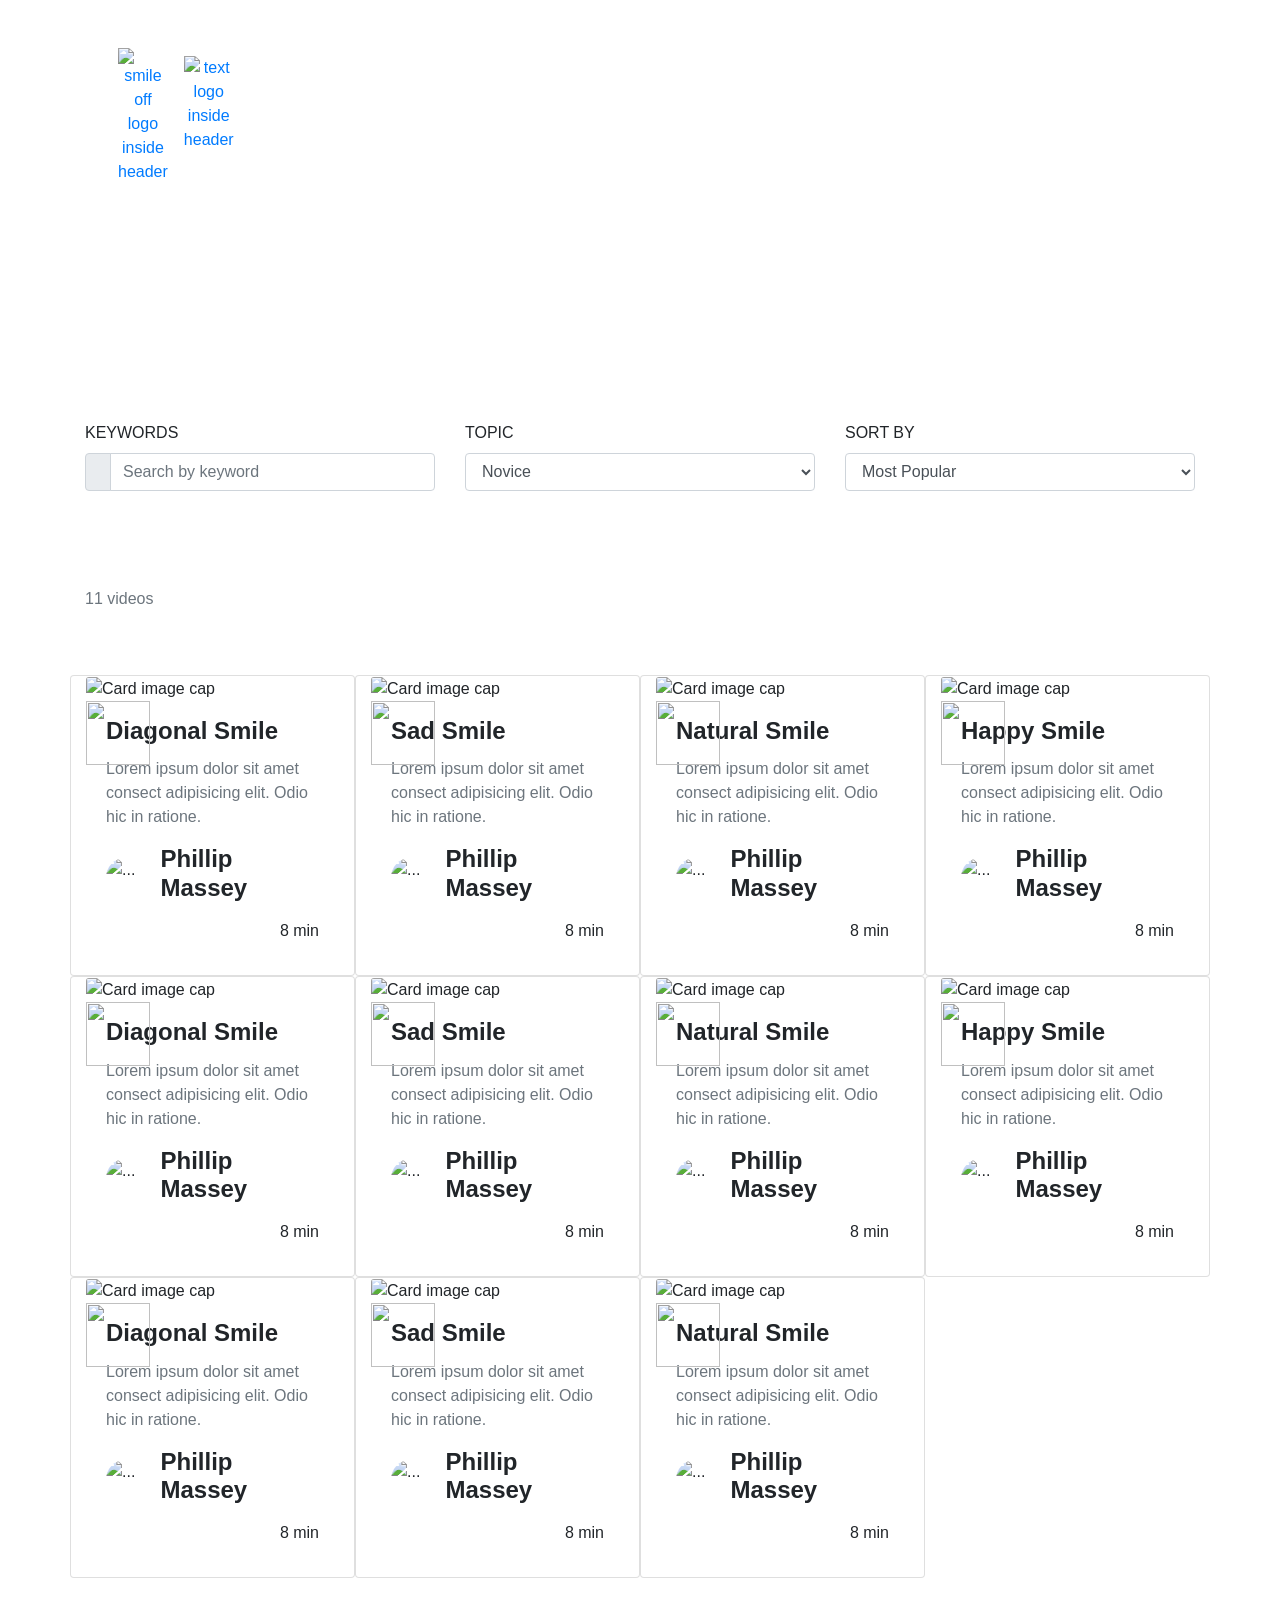
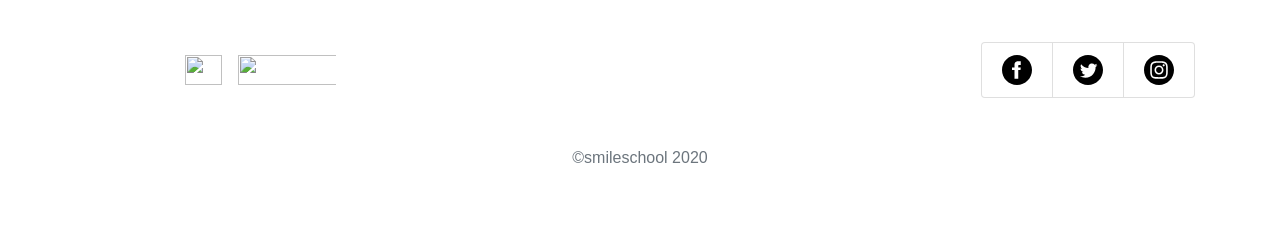
==== 0-courses.html @ 90c12ca0 "Smiling school" ====
<!DOCTYPE html>
<html lang="en">
<head>
    <meta charset="UTF-8">
    <meta http-equiv="X-UA-Compatible" content="IE=edge">
    <meta name="viewport" content="width=device-width, initial-scale=1.0">
    <title>Courses - Smile School</title>
    <link rel="shortcut icon" href="/images/favicon.ico" type="image/x-icon">
    <link href="https://fonts.googleapis.com/css?family=Source+Sans+Pro&display=swap" rel="stylesheet">
    <link href="https://fonts.googleapis.com/css?family=Coiny&display=swap" rel="stylesheet">

    <link rel="stylesheet" href="https://pro.fontawesome.com/releases/v5.10.0/css/all.css" integrity="sha384-AYmEC3Yw5cVb3ZcuHtOA93w35dYTsvhLPVnYs9eStHfGJvOvKxVfELGroGkvsg+p" crossorigin="anonymous"/>

    <script src="https://code.jquery.com/jquery-3.4.1.min.js" integrity="sha256-CSXorXvZcTkaix6Yvo6HppcZGetbYMGWSFlBw8HfCJo=" crossorigin="anonymous"></script>
    <script src="https://stackpath.bootstrapcdn.com/bootstrap/4.4.1/js/bootstrap.min.js" integrity="sha384-wfSDF2E50Y2D1uUdj0O3uMBJnjuUD4Ih7YwaYd1iqfktj0Uod8GCExl3Og8ifwB6" crossorigin="anonymous"></script>
    <script src="https://cdnjs.cloudflare.com/ajax/libs/popper.js/1.12.9/umd/popper.min.js" integrity="sha384-ApNbgh9B+Y1QKtv3Rn7W3mgPxhU9K/ScQsAP7hUibX39j7fakFPskvXusvfa0b4Q" crossorigin="anonymous"></script>

    <link rel="stylesheet" href="https://stackpath.bootstrapcdn.com/bootstrap/4.4.1/css/bootstrap.min.css" integrity="sha384-Vkoo8x4CGsO3+Hhxv8T/Q5PaXtkKtu6ug5TOeNV6gBiFeWPGFN9MuhOf23Q9Ifjh" crossorigin="anonymous">
    <!-- Import this for using IcoMoon provide-->
    <link rel="stylesheet" href="/holberton_school-icon/style.css">
    <!-- Customize styles -->
    <link rel="stylesheet" href="styles.css">
</head>
<body>
    <main class="img-background-courses pb-5">
        <header class="container p-5">
            <div class="row justify-content-between">

                <!-- header logo -->
                <div class="header-logo d-flex flex-column flex-sm-row text-center col-12 col-sm-1">
                    <a href="0-homepage.html"><img src="/images/smile_off.png" aria-current="page" alt="smile off logo inside header" width="37" height="34"></a>
                    <a href="0-homepage.html"><img src="/images/logo.png" class="pl-3 pt-2" alt="text logo inside header" width="113" height="34"></a>
                </div>

                <input type="checkbox" class="menu-btn d-none" id="menu-btn">
                <label class="menu-icon p-1 d-block d-sm-none position-absolute top-0" for="menu-btn"><span class="holberton_school-icon-menu text-white p-2 fs1"></span></label>

                <!-- menu-var nav -->
                <nav class="navbar-menu m-0 p-0">
                    <ul class="nav flex-column flex-sm-row text-center">
                        <li class="nav-item position-relative">
                            <a class="nav-link text-white text-uppercase pricing" href="0-courses.html">courses</a>
                        </li>
                        <li class="nav-item ">
                            <a class="nav-link text-white text-uppercase" href="0-pricing.html">pricing</a>
                        </li>
                        <li class="nav-item">
                            <a class="nav-link text-white text-uppercase" href="#">login</a>
                        </li>
                    </ul>
                </nav>
            </div>
        </header>
        <section class="message text-center d-none d-sm-block">
            <h2 class="text-white">&#171; Don't cry because it's over.</h2>
            <h2 class="text-white"><span class="color">Smile</span> because it happened. &#187;</h2>
        </section>
    </main>
    <!-- section search -->
    <section class="search py-5">
        <div class="container">
            <form action="">
                <div class="row">
                    <div class="col-12 col-md input-group mb-3 mb-md-0">
                        <div class="col-12 px-0">
                            <label for="search" class="title-search text-uppercase">keywords</label>
                        </div>
                        <div class="input-group">
                            <div class="input-group-prepend">
                                <span class="input-group-text holberton_school-icon-search_1" id="basic-addon1"></span>
                            </div>
                            <input type="search" class="form-control" name="search" id="search" placeholder="Search by keyword" aria-label="Username" aria-describedby="basic-addon1">
                        </div>
                    </div>
                    <div class="col-12 col-sm input-group mb-3 mb-sm-0">
                        <div class="col-12 px-0">
                            <label class="title-search text-uppercase">topic</label>
                        </div>
                        <select class="form-control rounded" id="topic" name="topic" aria-label="Select with button addon">
                            <option value="1" class="option" selected>Novice</option>
                            <option value="2" class="option">Intermediate</option>
                            <option value="3" class="option">Expert</option>
                        </select>
                    </div>
                    <div class="col input-group">
                        <div class="col-12 px-0">
                            <label class="title-search text-uppercase">sort by</label>
                        </div>
                        <select class="form-control rounded" id="topic" name="topic" aria-label="Select with button addon">
                            <option value="1" class="option" selected>Most Popular</option>
                            <option value="2" class="option">Most Recent</option>
                            <option value="3" class="option">Most View</option>
                        </select>
                    </div>
                </div>
            </form>
        </div>
    </section>
    <!-- list of result -->
    <section class="section-result">
        <div class="container">
            <header class="py-5">
                <p class="text-muted">11 videos</p>
            </header>
            <div class="row px-5 px-md-0 mb-3">
                <!-- card video 1 -->
                <div class="card col-12 col-sm-6 col-md-4 col-lg-3">
                    <div class="position-relative">
                        <img class="card-img-top" src="/images/thumbnail_1.jpg" alt="Card image cap">
                        <div class="card-image position-absolute">
                            <img src="/images/play.png" alt="" width="64px" height="64px">
                        </div>
                    </div>
                    <div class="card-body py-3">
                        <h4 class="card-title font-weight-bold color-text">Diagonal Smile</h4>
                        <p class="card-text text-muted">Lorem ipsum dolor sit amet consect adipisicing elit. Odio hic in ratione.</p>
                        <div class="d-flex align-items-center">
                            <img src="/images/profile_1.jpg" class="rounded-circle" alt="..." width="40px" height="40px">
                            <div>
                                <h4 class="font-weight-bold pl-3"><span class="color"> Phillip Massey</span></h4>
                            </div>
                        </div>
                        <div class="d-flex mt-2 justify-content-between">
                            <div class="rating">
                                <img src="/images/star_on.png" alt="" width="15px" height="15px">
                                <img src="/images/star_on.png" alt="" width="15px" height="15px">
                                <img src="/images/star_on.png" alt="" width="15px" height="15px">
                                <img src="/images/star_on.png" alt="" width="15px" height="15px">
                                <img src="/images/star_off.png" alt="" width="15px" height="15px">
                            </div>
                            <div class="minutes">
                                <p><span class="color">8 min</span></p>
                            </div>
                        </div>
                    </div>
                </div>
                <!-- card video 2 -->
                <div class="card col-12 col-sm-6 col-md-4 col-lg-3">
                    <div class="position-relative">
                        <img class="card-img-top position-relative" src="/images/thumbnail_2.jpg" alt="Card image cap" >
                        <div class="card-image position-absolute">
                            <img src="/images/play.png" alt="" width="64px" height="64px">
                        </div>
                    </div>
                    <div class="card-body py-3">
                        <h4 class="card-title font-weight-bold color-text">Sad Smile</h4>
                        <p class="card-text text-muted">Lorem ipsum dolor sit amet consect adipisicing elit. Odio hic in ratione.</p>
                        <div class="d-flex align-items-center">
                            <img src="/images/profile_1.jpg" class="rounded-circle" alt="..." width="40px" height="40px">
                            <div>
                                <h4 class="font-weight-bold pl-3"><span class="color"> Phillip Massey</span></h4>
                            </div>
                        </div>
                        <div class="d-flex mt-2 justify-content-between">
                            <div class="rating">
                                <img src="/images/star_on.png" alt="" width="15px" height="15px">
                                <img src="/images/star_on.png" alt="" width="15px" height="15px">
                                <img src="/images/star_on.png" alt="" width="15px" height="15px">
                                <img src="/images/star_on.png" alt="" width="15px" height="15px">
                                <img src="/images/star_off.png" alt="" width="15px" height="15px">
                            </div>
                            <div class="minutes">
                                <p><span class="color">8 min</span></p>
                            </div>
                        </div>
                    </div>
                </div>
                <!-- card video 3 -->
                <div class="card col-12 col-sm-6 col-md-4 col-lg-3">
                    <div class="position-relative">
                        <img class="card-img-top" src="/images/thumbnail_3.jpg" alt="Card image cap" >
                        <div class="card-image position-absolute">
                            <img src="/images/play.png" alt="" width="64px" height="64px">
                        </div>
                    </div>
                    <div class="card-body py-3">
                        <h4 class="card-title font-weight-bold color-text">Natural Smile</h4>
                        <p class="card-text text-muted">Lorem ipsum dolor sit amet consect adipisicing elit. Odio hic in ratione.</p>
                        <div class="d-flex align-items-center">
                            <img src="/images/profile_1.jpg" class="rounded-circle" alt="..." width="40px" height="40px">
                            <div>
                                <h4 class="font-weight-bold pl-3"><span class="color"> Phillip Massey</span></h4>
                            </div>
                        </div>
                        <div class="d-flex mt-2 justify-content-between">
                            <div class="rating">
                                <img src="/images/star_on.png" alt="" width="15px" height="15px">
                                <img src="/images/star_on.png" alt="" width="15px" height="15px">
                                <img src="/images/star_on.png" alt="" width="15px" height="15px">
                                <img src="/images/star_on.png" alt="" width="15px" height="15px">
                                <img src="/images/star_off.png" alt="" width="15px" height="15px">
                            </div>
                            <div class="minutes">
                                <p><span class="color">8 min</span></p>
                            </div>
                        </div>
                    </div>
                </div>
                <!-- card video 4 -->
                <div class="card col-12 col-sm-6 col-md-4 col-lg-3">
                    <div class="position-relative">
                        <img class="card-img-top position-relative" src="/images/thumbnail_4.jpg" alt="Card image cap" >
                        <div class="card-image position-absolute">
                            <img src="/images/play.png" alt="" width="64px" height="64px">
                        </div>
                    </div>
                    <div class="card-body py-3">
                        <h4 class="card-title font-weight-bold color-text">Happy Smile</h4>
                        <p class="card-text text-muted">Lorem ipsum dolor sit amet consect adipisicing elit. Odio hic in ratione.</p>
                        <div class="d-flex align-items-center">
                            <img src="/images/profile_1.jpg" class="rounded-circle" alt="..." width="40px" height="40px">
                            <div>
                                <h4 class="font-weight-bold pl-3"><span class="color"> Phillip Massey</span></h4>
                            </div>
                        </div>
                        <div class="d-flex mt-2 justify-content-between">
                            <div class="rating">
                                <img src="/images/star_on.png" alt="" width="15px" height="15px">
                                <img src="/images/star_on.png" alt="" width="15px" height="15px">
                                <img src="/images/star_on.png" alt="" width="15px" height="15px">
                                <img src="/images/star_on.png" alt="" width="15px" height="15px">
                                <img src="/images/star_off.png" alt="" width="15px" height="15px">
                            </div>
                            <div class="minutes">
                                <p><span class="color">8 min</span></p>
                            </div>
                        </div>
                    </div>
                </div>
                <!-- card video 1 -->
                <div class="card col-12 col-sm-6 col-md-4 col-lg-3">
                    <div class="position-relative">
                        <img class="card-img-top" src="/images/thumbnail_1.jpg" alt="Card image cap">
                        <div class="card-image position-absolute">
                            <img src="/images/play.png" alt="" width="64px" height="64px">
                        </div>
                    </div>
                    <div class="card-body py-3">
                        <h4 class="card-title font-weight-bold color-text">Diagonal Smile</h4>
                        <p class="card-text text-muted">Lorem ipsum dolor sit amet consect adipisicing elit. Odio hic in ratione.</p>
                        <div class="d-flex align-items-center">
                            <img src="/images/profile_1.jpg" class="rounded-circle" alt="..." width="40px" height="40px">
                            <div>
                                <h4 class="font-weight-bold pl-3"><span class="color"> Phillip Massey</span></h4>
                            </div>
                        </div>
                        <div class="d-flex mt-2 justify-content-between">
                            <div class="rating">
                                <img src="/images/star_on.png" alt="" width="15px" height="15px">
                                <img src="/images/star_on.png" alt="" width="15px" height="15px">
                                <img src="/images/star_on.png" alt="" width="15px" height="15px">
                                <img src="/images/star_on.png" alt="" width="15px" height="15px">
                                <img src="/images/star_off.png" alt="" width="15px" height="15px">
                            </div>
                            <div class="minutes">
                                <p><span class="color">8 min</span></p>
                            </div>
                        </div>
                    </div>
                </div>
                <!-- card video 2 -->
                <div class="card col-12 col-sm-6 col-md-4 col-lg-3">
                    <div class="position-relative">
                        <img class="card-img-top position-relative" src="/images/thumbnail_2.jpg" alt="Card image cap" >
                        <div class="card-image position-absolute">
                            <img src="/images/play.png" alt="" width="64px" height="64px">
                        </div>
                    </div>
                    <div class="card-body py-3">
                        <h4 class="card-title font-weight-bold color-text">Sad Smile</h4>
                        <p class="card-text text-muted">Lorem ipsum dolor sit amet consect adipisicing elit. Odio hic in ratione.</p>
                        <div class="d-flex align-items-center">
                            <img src="/images/profile_1.jpg" class="rounded-circle" alt="..." width="40px" height="40px">
                            <div>
                                <h4 class="font-weight-bold pl-3"><span class="color"> Phillip Massey</span></h4>
                            </div>
                        </div>
                        <div class="d-flex mt-2 justify-content-between">
                            <div class="rating">
                                <img src="/images/star_on.png" alt="" width="15px" height="15px">
                                <img src="/images/star_on.png" alt="" width="15px" height="15px">
                                <img src="/images/star_on.png" alt="" width="15px" height="15px">
                                <img src="/images/star_on.png" alt="" width="15px" height="15px">
                                <img src="/images/star_off.png" alt="" width="15px" height="15px">
                            </div>
                            <div class="minutes">
                                <p><span class="color">8 min</span></p>
                            </div>
                        </div>
                    </div>
                </div>
                <!-- card video 3 -->
                <div class="card col-12 col-sm-6 col-md-4 col-lg-3">
                    <div class="position-relative">
                        <img class="card-img-top" src="/images/thumbnail_3.jpg" alt="Card image cap" >
                        <div class="card-image position-absolute">
                            <img src="/images/play.png" alt="" width="64px" height="64px">
                        </div>
                    </div>
                    <div class="card-body py-3">
                        <h4 class="card-title font-weight-bold color-text">Natural Smile</h4>
                        <p class="card-text text-muted">Lorem ipsum dolor sit amet consect adipisicing elit. Odio hic in ratione.</p>
                        <div class="d-flex align-items-center">
                            <img src="/images/profile_1.jpg" class="rounded-circle" alt="..." width="40px" height="40px">
                            <div>
                                <h4 class="font-weight-bold pl-3"><span class="color"> Phillip Massey</span></h4>
                            </div>
                        </div>
                        <div class="d-flex mt-2 justify-content-between">
                            <div class="rating">
                                <img src="/images/star_on.png" alt="" width="15px" height="15px">
                                <img src="/images/star_on.png" alt="" width="15px" height="15px">
                                <img src="/images/star_on.png" alt="" width="15px" height="15px">
                                <img src="/images/star_on.png" alt="" width="15px" height="15px">
                                <img src="/images/star_off.png" alt="" width="15px" height="15px">
                            </div>
                            <div class="minutes">
                                <p><span class="color">8 min</span></p>
                            </div>
                        </div>
                    </div>
                </div>
                <!-- card video 4 -->
                <div class="card col-12 col-sm-6 col-md-4 col-lg-3">
                    <div class="position-relative">
                        <img class="card-img-top position-relative" src="/images/thumbnail_4.jpg" alt="Card image cap" >
                        <div class="card-image position-absolute">
                            <img src="/images/play.png" alt="" width="64px" height="64px">
                        </div>
                    </div>
                    <div class="card-body py-3">
                        <h4 class="card-title font-weight-bold color-text">Happy Smile</h4>
                        <p class="card-text text-muted">Lorem ipsum dolor sit amet consect adipisicing elit. Odio hic in ratione.</p>
                        <div class="d-flex align-items-center">
                            <img src="/images/profile_1.jpg" class="rounded-circle" alt="..." width="40px" height="40px">
                            <div>
                                <h4 class="font-weight-bold pl-3"><span class="color"> Phillip Massey</span></h4>
                            </div>
                        </div>
                        <div class="d-flex mt-2 justify-content-between">
                            <div class="rating">
                                <img src="/images/star_on.png" alt="" width="15px" height="15px">
                                <img src="/images/star_on.png" alt="" width="15px" height="15px">
                                <img src="/images/star_on.png" alt="" width="15px" height="15px">
                                <img src="/images/star_on.png" alt="" width="15px" height="15px">
                                <img src="/images/star_off.png" alt="" width="15px" height="15px">
                            </div>
                            <div class="minutes">
                                <p><span class="color">8 min</span></p>
                            </div>
                        </div>
                    </div>
                </div>
                <!-- card video 1 -->
                <div class="card col-12 col-sm-6 col-md-4 col-lg-3">
                    <div class="position-relative">
                        <img class="card-img-top" src="/images/thumbnail_1.jpg" alt="Card image cap">
                        <div class="card-image position-absolute">
                            <img src="/images/play.png" alt="" width="64px" height="64px">
                        </div>
                    </div>
                    <div class="card-body py-3">
                        <h4 class="card-title font-weight-bold color-text">Diagonal Smile</h4>
                        <p class="card-text text-muted">Lorem ipsum dolor sit amet consect adipisicing elit. Odio hic in ratione.</p>
                        <div class="d-flex align-items-center">
                            <img src="/images/profile_1.jpg" class="rounded-circle" alt="..." width="40px" height="40px">
                            <div>
                                <h4 class="font-weight-bold pl-3"><span class="color"> Phillip Massey</span></h4>
                            </div>
                        </div>
                        <div class="d-flex mt-2 justify-content-between">
                            <div class="rating">
                                <img src="/images/star_on.png" alt="" width="15px" height="15px">
                                <img src="/images/star_on.png" alt="" width="15px" height="15px">
                                <img src="/images/star_on.png" alt="" width="15px" height="15px">
                                <img src="/images/star_on.png" alt="" width="15px" height="15px">
                                <img src="/images/star_off.png" alt="" width="15px" height="15px">
                            </div>
                            <div class="minutes">
                                <p><span class="color">8 min</span></p>
                            </div>
                        </div>
                    </div>
                </div>
                <!-- card video 2 -->
                <div class="card col-12 col-sm-6 col-md-4 col-lg-3">
                    <div class="position-relative">
                        <img class="card-img-top position-relative" src="/images/thumbnail_2.jpg" alt="Card image cap" >
                        <div class="card-image position-absolute">
                            <img src="/images/play.png" alt="" width="64px" height="64px">
                        </div>
                    </div>
                    <div class="card-body py-3">
                        <h4 class="card-title font-weight-bold color-text">Sad Smile</h4>
                        <p class="card-text text-muted">Lorem ipsum dolor sit amet consect adipisicing elit. Odio hic in ratione.</p>
                        <div class="d-flex align-items-center">
                            <img src="/images/profile_1.jpg" class="rounded-circle" alt="..." width="40px" height="40px">
                            <div>
                                <h4 class="font-weight-bold pl-3"><span class="color"> Phillip Massey</span></h4>
                            </div>
                        </div>
                        <div class="d-flex mt-2 justify-content-between">
                            <div class="rating">
                                <img src="/images/star_on.png" alt="" width="15px" height="15px">
                                <img src="/images/star_on.png" alt="" width="15px" height="15px">
                                <img src="/images/star_on.png" alt="" width="15px" height="15px">
                                <img src="/images/star_on.png" alt="" width="15px" height="15px">
                                <img src="/images/star_off.png" alt="" width="15px" height="15px">
                            </div>
                            <div class="minutes">
                                <p><span class="color">8 min</span></p>
                            </div>
                        </div>
                    </div>
                </div>
                <!-- card video 3 -->
                <div class="card col-12 col-sm-6 col-md-4 col-lg-3">
                    <div class="position-relative">
                        <img class="card-img-top" src="/images/thumbnail_3.jpg" alt="Card image cap" >
                        <div class="card-image position-absolute">
                            <img src="/images/play.png" alt="" width="64px" height="64px">
                        </div>
                    </div>
                    <div class="card-body py-3">
                        <h4 class="card-title font-weight-bold color-text">Natural Smile</h4>
                        <p class="card-text text-muted">Lorem ipsum dolor sit amet consect adipisicing elit. Odio hic in ratione.</p>
                        <div class="d-flex align-items-center">
                            <img src="/images/profile_1.jpg" class="rounded-circle" alt="..." width="40px" height="40px">
                            <div>
                                <h4 class="font-weight-bold pl-3"><span class="color"> Phillip Massey</span></h4>
                            </div>
                        </div>
                        <div class="d-flex mt-2 justify-content-between">
                            <div class="rating">
                                <img src="/images/star_on.png" alt="" width="15px" height="15px">
                                <img src="/images/star_on.png" alt="" width="15px" height="15px">
                                <img src="/images/star_on.png" alt="" width="15px" height="15px">
                                <img src="/images/star_on.png" alt="" width="15px" height="15px">
                                <img src="/images/star_off.png" alt="" width="15px" height="15px">
                            </div>
                            <div class="minutes">
                                <p><span class="color">8 min</span></p>
                            </div>
                        </div>
                    </div>
                </div>
            </div>
        </div>
    </section>
    <!-- Footer -->
    <footer>
        <div class="container py-5">
            <div class="row">
                <div class="col-12 col-sm-4 d-flex flex-nowrap justify-content-center align-items-center">
                    <img src="/images/smile_off.png" alt="" width="37" height="30">
                    <img class="pl-3" src="/images/logo.png" alt="" width="114" height="30">
                </div>
                <div class="col-12 col-sm-8 list-body mt-3 mt-sm-0">
                    <ul class="list-group list-group-horizontal d-flex justify-content-center justify-content-sm-end">
                        <li class="list-group-item">
                            <a href="https://www.facebook.com/">
                                <svg xmlns="http://www.w3.org/2000/svg" width="30" height="30" viewBox="0 0 24 24">
                                    <title>
                                        Facebook icon
                                    </title>
                                    <path d="M12 0c-6.627 0-12 5.373-12 12s5.373 12 12 12 12-5.373 12-12-5.373-12-12-12zm3 8h-1.35c-.538 0-.65.221-.65.778v1.222h2l-.209 2h-1.791v7h-3v-7h-2v-2h2v-2.308c0-1.769.931-2.692 3.029-2.692h1.971v3z"/>
                                </svg>
                            </a>
                        </li>
                        <li class="list-group-item">
                            <a href="https://twitter.com/">
                                <svg xmlns="http://www.w3.org/2000/svg" width="30" height="30" viewBox="0 0 24 24"> 
                                    <title>
                                        Tweeter icon
                                    </title>
                                    <path d="M12 0c-6.627 0-12 5.373-12 12s5.373 12 12 12 12-5.373 12-12-5.373-12-12-12zm6.066 9.645c.183 4.04-2.83 8.544-8.164 8.544-1.622 0-3.131-.476-4.402-1.291 1.524.18 3.045-.244 4.252-1.189-1.256-.023-2.317-.854-2.684-1.995.451.086.895.061 1.298-.049-1.381-.278-2.335-1.522-2.304-2.853.388.215.83.344 1.301.359-1.279-.855-1.641-2.544-.889-3.835 1.416 1.738 3.533 2.881 5.92 3.001-.419-1.796.944-3.527 2.799-3.527.825 0 1.572.349 2.096.907.654-.128 1.27-.368 1.824-.697-.215.671-.67 1.233-1.263 1.589.581-.07 1.135-.224 1.649-.453-.384.578-.87 1.084-1.433 1.489z"/>
                                </svg>
                            </a>
                        </li>
                        <li class="list-group-item">
                            <a href="https://instagram.com/">
                                <svg xmlns="http://www.w3.org/2000/svg" width="30" height="30" viewBox="0 0 24 24">
                                    <title>
                                        Instagram icons
                                    </title>
                                    <path d="M14.829 6.302c-.738-.034-.96-.04-2.829-.04s-2.09.007-2.828.04c-1.899.087-2.783.986-2.87 2.87-.033.738-.041.959-.041 2.828s.008 2.09.041 2.829c.087 1.879.967 2.783 2.87 2.87.737.033.959.041 2.828.041 1.87 0 2.091-.007 2.829-.041 1.899-.086 2.782-.988 2.87-2.87.033-.738.04-.96.04-2.829s-.007-2.09-.04-2.828c-.088-1.883-.973-2.783-2.87-2.87zm-2.829 9.293c-1.985 0-3.595-1.609-3.595-3.595 0-1.985 1.61-3.594 3.595-3.594s3.595 1.609 3.595 3.594c0 1.985-1.61 3.595-3.595 3.595zm3.737-6.491c-.464 0-.84-.376-.84-.84 0-.464.376-.84.84-.84.464 0 .84.376.84.84 0 .463-.376.84-.84.84zm-1.404 2.896c0 1.289-1.045 2.333-2.333 2.333s-2.333-1.044-2.333-2.333c0-1.289 1.045-2.333 2.333-2.333s2.333 1.044 2.333 2.333zm-2.333-12c-6.627 0-12 5.373-12 12s5.373 12 12 12 12-5.373 12-12-5.373-12-12-12zm6.958 14.886c-.115 2.545-1.532 3.955-4.071 4.072-.747.034-.986.042-2.887.042s-2.139-.008-2.886-.042c-2.544-.117-3.955-1.529-4.072-4.072-.034-.746-.042-.985-.042-2.886 0-1.901.008-2.139.042-2.886.117-2.544 1.529-3.955 4.072-4.071.747-.035.985-.043 2.886-.043s2.14.008 2.887.043c2.545.117 3.957 1.532 4.071 4.071.034.747.042.985.042 2.886 0 1.901-.008 2.14-.042 2.886z"/>
                                </svg>
                            </a>
                        </li>
                    </ul>
                </div>
            </div>
            <div class="text-center pt-5">
                <p class="text-muted"><span>&copy;</span>smileschool 2020</p> 
            </div>
        </div>
    </footer>
</body>
</html>
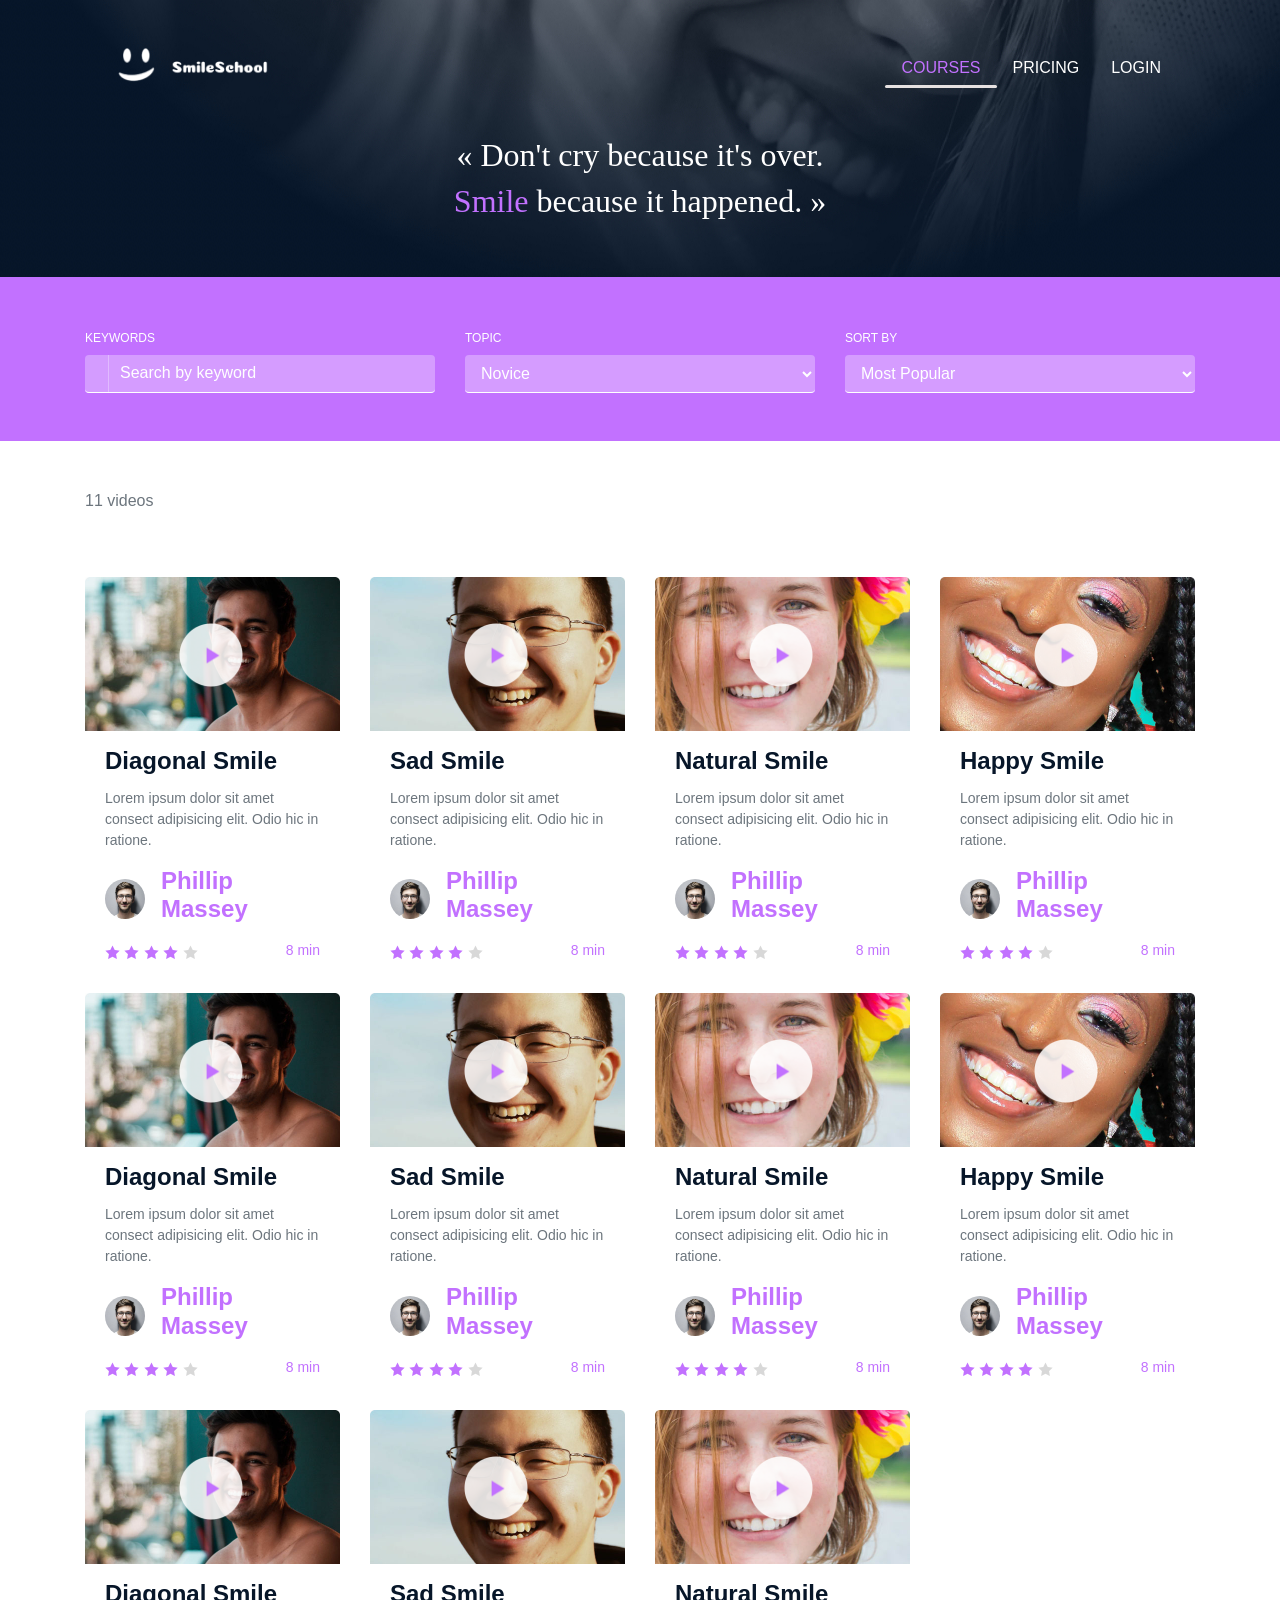
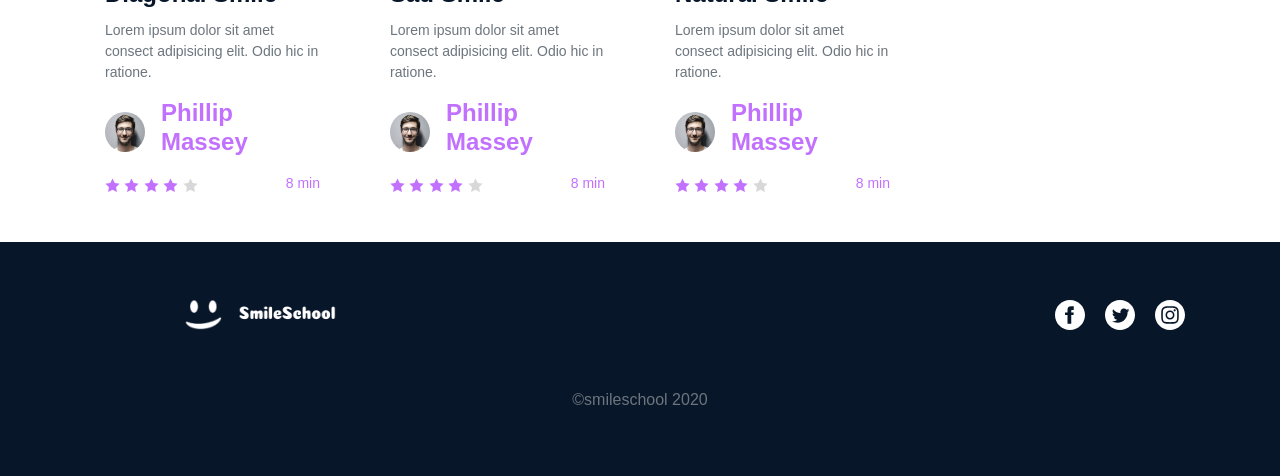
==== commit 4164da39: "courses web page" ====
--- a/0-courses.html
+++ b/0-courses.html
@@ -102,7 +102,7 @@
             <header class="py-5">
                 <p class="text-muted">11 videos</p>
             </header>
-            <div class="row px-5 px-md-0 mb-3">
+            <div class="row px-5 px-sm-0 mb-3">
                 <!-- card video 1 -->
                 <div class="card col-12 col-sm-6 col-md-4 col-lg-3">
                     <div class="position-relative">
--- a/styles.css
+++ b/styles.css
@@ -0,0 +1,494 @@
+:root {
+    --color-primary: #C271FF;
+    --color-outline: #A88E68;
+    --color-secondary: #071629;
+}
+
+body {
+    font-family: 'source sans pro', sans-serif ;
+}
+
+.img-background {
+    background-image: url(/images/pic_1.jpg);
+}
+
+.img-background-pricing {
+    background-image: url(/images/pic_2.jpg);
+}
+
+.img-background-courses {
+    background-image: url(/images/pic_3.jpg);
+}
+
+.img-background, .img-background-pricing {
+    
+    background-repeat: no-repeat;
+    background-position: center;
+    width: 100%;
+    background-size: cover;
+}
+
+.fs1 {
+    font-size: 32px;
+}
+
+/* navbar responsive
+    ============================= */
+
+.header .menu-icon {
+    cursor: pointer;
+    user-select: none;
+    display: none;
+}
+
+.menu-btn:checked ~ .menu-icon {
+    outline: 4px solid var(--color-outline);
+}
+
+.menu-btn:checked ~ .navbar-menu {
+    display: block;
+}
+
+.menu-btn:checked ~ .navbar-menu .nav {
+    max-height: 100%;
+    overflow: inherit;
+}
+
+@media (max-width: 576px) {
+    .navbar-menu {
+        flex: 1;
+    }
+
+    .header .nav {
+        overflow: hidden;
+        max-height: 0;
+        transition: max-height .2s ease-out;
+    }
+
+    .navbar-menu {
+        display: none;
+    }
+}
+
+.list-group-item {
+    background: transparent!important;
+    border: none;
+}
+
+.section-pros h2 {
+    font-size: 20px;
+}
+
+/* overwrite style button primary
+    ============================= */
+
+.button {
+    border-radius: 22px!important;
+    box-shadow: 5px 5px 22px #464545;
+}
+
+.btn-primary {
+    background-color: var(--color-primary)!important;
+    border-color: var(--color-primary)!important;
+}
+
+.btn-primary:hover,
+.btn-primary:focus,
+.btn-primary:active {
+    opacity: .9!important;
+    
+}
+
+.btn:active,
+.btn:focus {
+    box-shadow: 0 0 0 .2rem var(--color-primary) !important;
+    opacity: .9!important;
+}
+
+.color {
+    color: var(--color-primary);
+}
+
+.pros {
+    font-size: 2rem;
+}
+
+/* overwrite card pros
+    ============================= */
+
+.card {
+    background-color: transparent;
+    border: none;
+}
+
+.card .card-body p {
+    font-size: 14px;
+}
+
+.card-body {
+    margin: 0;
+}
+
+/* customize carousel
+    ============================= */
+
+.section-carousel {
+    background-color: var(--color-primary);
+}
+.section-carousel h3 {
+    font-size: 16px;
+}
+
+.img-carousel {
+    width: 180px;
+    height: 180px;
+}
+
+.holberton_school-icon-arrow_3, 
+.holberton_school-icon-arrow_4 {
+    font-size: 96px;
+}
+
+@media (max-width: 996px) {  
+
+    .img-carousel {
+        width: 150px;
+        height: 150px;
+    }
+}
+
+@media (max-width: 768px) {
+    .holberton_school-icon-arrow_3, 
+    .holberton_school-icon-arrow_4 {
+        font-size: 64px;
+    }
+
+    .img-carousel {
+        width: 100px;
+        height: 100px;
+    }
+}
+
+/* Carousel of videos */
+
+.card-image {
+    top: 40px;
+    left: 80px;
+}
+
+.carousel-videos .card {
+    width: 235px;
+    height: 335px;
+}
+
+.carousel-videos h4 {
+    font-size: 16px;
+}
+
+.carousel-videos .card-text {
+    font-size: 14px;
+}
+
+.container-own {
+    max-width: 1000px;
+    margin: auto auto;
+}
+
+.carousel-videos .holberton_school-icon-arrow_3, 
+.carousel-videos .holberton_school-icon-arrow_4 {
+    color: var(--color-secondary);
+}
+
+@media (max-width: 768px) {
+    .carousel-videos .card {
+        width: 255px;
+    }
+
+    .card-image {
+        top: 50px;
+        left: 90px;
+    }
+}
+
+/* row of smile */
+
+.section-smile, footer {
+    background-color: var(--color-secondary);
+}
+
+.section-smile > * {
+    color: #FFFFFF;
+}
+
+@media (max-width: 576px) {
+    .section-smile .smile-margin {
+        padding: 0 7rem;
+    }
+}
+
+/* footer */
+svg > * {
+    fill: #FFFFFF;
+}
+
+footer .list-group-item {
+    padding: 10px;
+}
+
+.color-text {
+    color: var(--color-secondary);
+}
+
+/* styles for Pricing webpage */
+.section-hero .display-4 {
+    font-size: 32px;
+}
+
+table > *{
+    color: #FFFFFF;
+}
+
+.holberton_school-icon-check {
+    font-size: 28px;
+    color: yellowgreen;
+}
+
+.section-hero-pricing .size {
+    font-size: 44px;
+}
+
+.no-border {
+    border-top: none!important;
+}
+
+/* F.A.Q Section */
+
+.section-faq {
+    max-width: 920px;
+}
+
+.section-faq h2 {
+    font-size: 60px;
+}
+
+.section-faq h3 {
+    font-size: 16px;
+}
+
+.section-faq p {
+    font-size: 14px;
+}
+
+/* Style for courses page */
+
+.message h2 {
+    font-family: 'coiny';
+}
+
+a.pricing::before {
+    content: "";
+    position: absolute;
+    background-color: rgb(230, 225, 225);
+    bottom: 0;
+    left: 0;
+    width: 0;
+    height: .2rem;
+    border-radius: 22px;
+    transition: var(--transition-duration) var(--transition-cubic-bezier);
+}
+
+.nav-item a.pricing, 
+.nav-item a.pricing::before {
+    color: var(--color-primary)!important;
+    width: 100%;
+}
+
+section.search {
+    background-color: var(--color-primary);
+}
+
+section.search > * {
+    color: #FFFFFF;
+}
+
+.search .title-search {
+    font-size: 12px;
+}
+
+.search .holberton_school-icon-search_1 {
+    font-size: 23px;
+}
+
+.search [type="search"], [type="search"]:focus,
+.search select, .search select:focus,
+.search .input-group .input-group-text {  
+    background: rgb(255, 255, 255, 0.3);
+    color: #FFFFFF;
+    border: none;
+    box-shadow: none;
+    border-bottom: 1px solid #FFFFFF;
+}
+
+.search [type="search"]::placeholder {
+    color: #FFFFFF;
+}
+
+.search select .option {
+    color: black;
+    font-size: 14px;
+}
+
+.search select.decorated option:hover {
+    box-shadow: 0 0 10px 100px #1882A8 inset;
+}
+
+.section-result .card-image {
+    top: 30%;
+    left: 37%;  
+}
+
+.loader {
+    border: 10px solid #f3f3f3;
+    border-top: 10px solid #C271FF;
+    border-radius: 50%;
+    width: 80px;
+    height: 80px;
+    animation: spin 2s linear infinite;
+    margin: auto;
+}
+
+@keyframes spin {
+    0% { transform: rotate(0deg); }
+    100% { transform: rotate(360deg); }
+}
+
+
+/******** Carousel of videos ***********/
+
+@media (min-width: 768px) and (max-width: 991px) {
+    /* Show 4th slide on md if col-md-4*/
+    .carousel-videos .carousel-inner .active.col-md-4.carousel-item + .carousel-item + .carousel-item + .carousel-item {
+        position: absolute;
+        top: 0;
+        right: -33.3333%;  /*change this with javascript in the future*/
+        z-index: -1;
+        display: block;
+        visibility: visible;
+    }
+}
+@media (min-width: 576px) and (max-width: 768px) {
+    /* Show 3rd slide on sm if col-sm-6*/
+    .carousel-videos .carousel-inner .active.col-sm-6.carousel-item + .carousel-item + .carousel-item {
+        position: absolute;
+        top: 0;
+        right: -50%;  /*change this with javascript in the future*/
+        z-index: -1;
+        display: block;
+        visibility: visible;
+    }
+}
+@media (min-width: 576px) {
+    .carousel-videos .carousel-item {
+        margin-right: 0;
+    }
+    /* show 2 items */
+    .carousel-videos .carousel-inner .active + .carousel-item {
+        display: block;
+    }
+    .carousel-videos .carousel-inner .carousel-item.active:not(.carousel-item-right):not(.carousel-item-left),
+    .carousel-videos .carousel-inner .carousel-item.active:not(.carousel-item-right):not(.carousel-item-left) + .carousel-item {
+        transition: none;
+    }
+    .carousel-videos .carousel-inner .carousel-item-next {
+        position: relative;
+        transform: translate3d(0, 0, 0);
+    }
+    /* left or forward direction */
+    .carousel-videos .active.carousel-item-left + .carousel-item-next.carousel-item-left,
+    .carousel-videos .carousel-item-next.carousel-item-left + .carousel-item,
+    .carousel-videos .carousel-item-next.carousel-item-left + .carousel-item + .carousel-item {
+        position: relative;
+        transform: translate3d(-100%, 0, 0);
+        visibility: visible;
+    }
+    /* farthest right hidden item must be also positioned for animations */
+    .carousel-videos .carousel-inner .carousel-item-prev.carousel-item-right {
+        position: absolute;
+        top: 0;
+        left: 0;
+        z-index: -1;
+        display: block;
+        visibility: visible;
+    }
+    /* right or prev direction */
+    .carousel-videos .active.carousel-item-right + .carousel-item-prev.carousel-item-right,
+    .carousel-videos .carousel-item-prev.carousel-item-right + .carousel-item,
+    .carousel-videos .carousel-item-prev.carousel-item-right + .carousel-item + .carousel-item {
+        position: relative;
+        transform: translate3d(100%, 0, 0);
+        visibility: visible;
+        display: block;
+        visibility: visible;
+    }
+}
+/* MD */
+@media (min-width: 768px) {
+    /* show 3rd of 3 item slide */
+    .carousel-videos .carousel-inner .active + .carousel-item + .carousel-item {
+        display: block;
+    }
+    .carousel-videos .carousel-inner .carousel-item.active:not(.carousel-item-right):not(.carousel-item-left) + .carousel-item + .carousel-item {
+        transition: none;
+    }
+    .carousel-videos .carousel-inner .carousel-item-next {
+        position: relative;
+        transform: translate3d(0, 0, 0);
+    }
+    /* left or forward direction */
+    .carousel-videos .carousel-item-next.carousel-item-left + .carousel-item + .carousel-item + .carousel-item {
+        position: relative;
+        transform: translate3d(-100%, 0, 0);
+        visibility: visible;
+    }
+    /* right or prev direction */
+    .carousel-videos .carousel-item-prev.carousel-item-right + .carousel-item + .carousel-item + .carousel-item {
+        position: relative;
+        transform: translate3d(100%, 0, 0);
+        visibility: visible;
+        display: block;
+        visibility: visible;
+    }
+}
+/* LG */
+@media (min-width: 991px) {
+    /* show 4th item */
+    .carousel-videos .carousel-inner .active + .carousel-item + .carousel-item + .carousel-item {
+        display: block;
+    }
+    .carousel-videos .carousel-inner .carousel-item.active:not(.carousel-item-right):not(.carousel-item-left) + .carousel-item + .carousel-item + .carousel-item {
+        transition: none;
+    }
+    /* Show 5th slide on lg if col-lg-3 */
+    .carousel-videos .carousel-inner .active.col-lg-3.carousel-item + .carousel-item + .carousel-item + .carousel-item + .carousel-item {
+        position: absolute;
+        top: 0;
+        right: -25%;  /*change this with javascript in the future*/
+        z-index: -1;
+        display: block;
+        visibility: visible;
+    }
+    /* left or forward direction */
+    .carousel-videos .carousel-item-next.carousel-item-left + .carousel-item + .carousel-item + .carousel-item + .carousel-item {
+        position: relative;
+        transform: translate3d(-100%, 0, 0);
+        visibility: visible;
+    }
+    /* right or prev direction //t - previous slide direction last item animation fix */
+    .carousel-videos .carousel-item-prev.carousel-item-right + .carousel-item + .carousel-item + .carousel-item + .carousel-item {
+        position: relative;
+        transform: translate3d(100%, 0, 0);
+        visibility: visible;
+        display: block;
+        visibility: visible;
+    }
+}
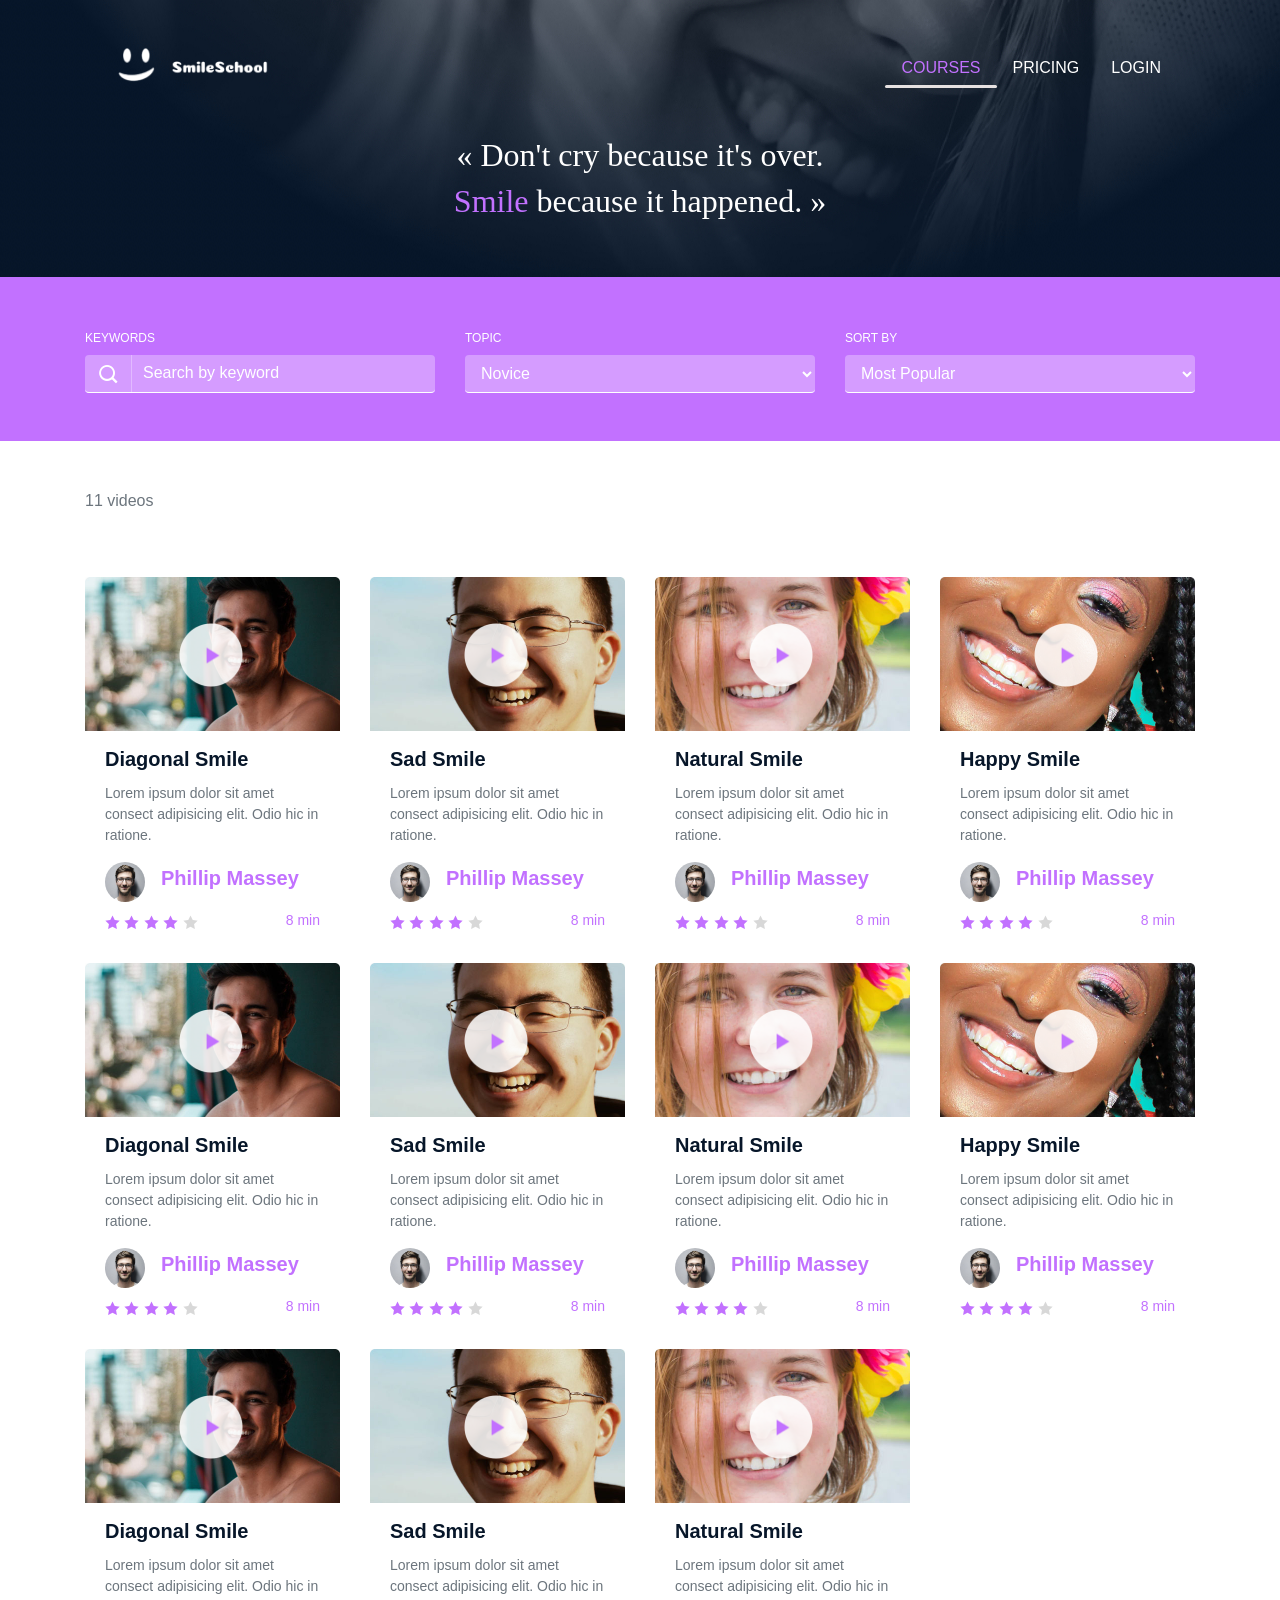
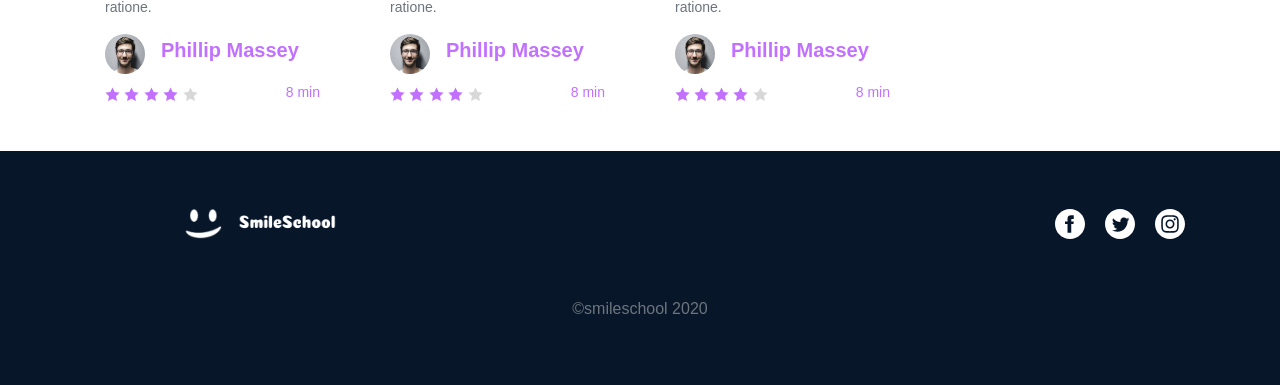
==== commit 1022e07c: "update to deploy prod" ====
--- a/0-courses.html
+++ b/0-courses.html
@@ -5,7 +5,7 @@
     <meta http-equiv="X-UA-Compatible" content="IE=edge">
     <meta name="viewport" content="width=device-width, initial-scale=1.0">
     <title>Courses - Smile School</title>
-    <link rel="shortcut icon" href="/images/favicon.ico" type="image/x-icon">
+    <link rel="shortcut icon" href="img/favicon.ico" type="image/x-icon">
     <link href="https://fonts.googleapis.com/css?family=Source+Sans+Pro&display=swap" rel="stylesheet">
     <link href="https://fonts.googleapis.com/css?family=Coiny&display=swap" rel="stylesheet">
 
@@ -28,8 +28,8 @@
 
                 <!-- header logo -->
                 <div class="header-logo d-flex flex-column flex-sm-row text-center col-12 col-sm-1">
-                    <a href="0-homepage.html"><img src="/images/smile_off.png" aria-current="page" alt="smile off logo inside header" width="37" height="34"></a>
-                    <a href="0-homepage.html"><img src="/images/logo.png" class="pl-3 pt-2" alt="text logo inside header" width="113" height="34"></a>
+                    <a href="0-homepage.html"><img src="img/smile_off.png" aria-current="page" alt="smile off logo inside header" width="37" height="34"></a>
+                    <a href="0-homepage.html"><img src="img/logo.png" class="pl-3 pt-2" alt="text logo inside header" width="113" height="34"></a>
                 </div>
 
                 <input type="checkbox" class="menu-btn d-none" id="menu-btn">
@@ -106,27 +106,27 @@
                 <!-- card video 1 -->
                 <div class="card col-12 col-sm-6 col-md-4 col-lg-3">
                     <div class="position-relative">
-                        <img class="card-img-top" src="/images/thumbnail_1.jpg" alt="Card image cap">
-                        <div class="card-image position-absolute">
-                            <img src="/images/play.png" alt="" width="64px" height="64px">
+                        <img class="card-img-top" src="img/thumbnail_1.jpg" alt="Card image cap">
+                        <div class="card-image position-absolute">
+                            <img src="img/play.png" alt="" width="64px" height="64px">
                         </div>
                     </div>
                     <div class="card-body py-3">
                         <h4 class="card-title font-weight-bold color-text">Diagonal Smile</h4>
                         <p class="card-text text-muted">Lorem ipsum dolor sit amet consect adipisicing elit. Odio hic in ratione.</p>
                         <div class="d-flex align-items-center">
-                            <img src="/images/profile_1.jpg" class="rounded-circle" alt="..." width="40px" height="40px">
-                            <div>
-                                <h4 class="font-weight-bold pl-3"><span class="color"> Phillip Massey</span></h4>
-                            </div>
-                        </div>
-                        <div class="d-flex mt-2 justify-content-between">
-                            <div class="rating">
-                                <img src="/images/star_on.png" alt="" width="15px" height="15px">
-                                <img src="/images/star_on.png" alt="" width="15px" height="15px">
-                                <img src="/images/star_on.png" alt="" width="15px" height="15px">
-                                <img src="/images/star_on.png" alt="" width="15px" height="15px">
-                                <img src="/images/star_off.png" alt="" width="15px" height="15px">
+                            <img src="img/profile_1.jpg" class="rounded-circle" alt="..." width="40px" height="40px">
+                            <div>
+                                <h4 class="font-weight-bold pl-3"><span class="color"> Phillip Massey</span></h4>
+                            </div>
+                        </div>
+                        <div class="d-flex mt-2 justify-content-between">
+                            <div class="rating">
+                                <img src="img/star_on.png" alt="" width="15px" height="15px">
+                                <img src="img/star_on.png" alt="" width="15px" height="15px">
+                                <img src="img/star_on.png" alt="" width="15px" height="15px">
+                                <img src="img/star_on.png" alt="" width="15px" height="15px">
+                                <img src="img/star_off.png" alt="" width="15px" height="15px">
                             </div>
                             <div class="minutes">
                                 <p><span class="color">8 min</span></p>
@@ -137,27 +137,27 @@
                 <!-- card video 2 -->
                 <div class="card col-12 col-sm-6 col-md-4 col-lg-3">
                     <div class="position-relative">
-                        <img class="card-img-top position-relative" src="/images/thumbnail_2.jpg" alt="Card image cap" >
-                        <div class="card-image position-absolute">
-                            <img src="/images/play.png" alt="" width="64px" height="64px">
+                        <img class="card-img-top position-relative" src="img/thumbnail_2.jpg" alt="Card image cap" >
+                        <div class="card-image position-absolute">
+                            <img src="img/play.png" alt="" width="64px" height="64px">
                         </div>
                     </div>
                     <div class="card-body py-3">
                         <h4 class="card-title font-weight-bold color-text">Sad Smile</h4>
                         <p class="card-text text-muted">Lorem ipsum dolor sit amet consect adipisicing elit. Odio hic in ratione.</p>
                         <div class="d-flex align-items-center">
-                            <img src="/images/profile_1.jpg" class="rounded-circle" alt="..." width="40px" height="40px">
-                            <div>
-                                <h4 class="font-weight-bold pl-3"><span class="color"> Phillip Massey</span></h4>
-                            </div>
-                        </div>
-                        <div class="d-flex mt-2 justify-content-between">
-                            <div class="rating">
-                                <img src="/images/star_on.png" alt="" width="15px" height="15px">
-                                <img src="/images/star_on.png" alt="" width="15px" height="15px">
-                                <img src="/images/star_on.png" alt="" width="15px" height="15px">
-                                <img src="/images/star_on.png" alt="" width="15px" height="15px">
-                                <img src="/images/star_off.png" alt="" width="15px" height="15px">
+                            <img src="img/profile_1.jpg" class="rounded-circle" alt="..." width="40px" height="40px">
+                            <div>
+                                <h4 class="font-weight-bold pl-3"><span class="color"> Phillip Massey</span></h4>
+                            </div>
+                        </div>
+                        <div class="d-flex mt-2 justify-content-between">
+                            <div class="rating">
+                                <img src="img/star_on.png" alt="" width="15px" height="15px">
+                                <img src="img/star_on.png" alt="" width="15px" height="15px">
+                                <img src="img/star_on.png" alt="" width="15px" height="15px">
+                                <img src="img/star_on.png" alt="" width="15px" height="15px">
+                                <img src="img/star_off.png" alt="" width="15px" height="15px">
                             </div>
                             <div class="minutes">
                                 <p><span class="color">8 min</span></p>
@@ -168,27 +168,27 @@
                 <!-- card video 3 -->
                 <div class="card col-12 col-sm-6 col-md-4 col-lg-3">
                     <div class="position-relative">
-                        <img class="card-img-top" src="/images/thumbnail_3.jpg" alt="Card image cap" >
-                        <div class="card-image position-absolute">
-                            <img src="/images/play.png" alt="" width="64px" height="64px">
+                        <img class="card-img-top" src="img/thumbnail_3.jpg" alt="Card image cap" >
+                        <div class="card-image position-absolute">
+                            <img src="img/play.png" alt="" width="64px" height="64px">
                         </div>
                     </div>
                     <div class="card-body py-3">
                         <h4 class="card-title font-weight-bold color-text">Natural Smile</h4>
                         <p class="card-text text-muted">Lorem ipsum dolor sit amet consect adipisicing elit. Odio hic in ratione.</p>
                         <div class="d-flex align-items-center">
-                            <img src="/images/profile_1.jpg" class="rounded-circle" alt="..." width="40px" height="40px">
-                            <div>
-                                <h4 class="font-weight-bold pl-3"><span class="color"> Phillip Massey</span></h4>
-                            </div>
-                        </div>
-                        <div class="d-flex mt-2 justify-content-between">
-                            <div class="rating">
-                                <img src="/images/star_on.png" alt="" width="15px" height="15px">
-                                <img src="/images/star_on.png" alt="" width="15px" height="15px">
-                                <img src="/images/star_on.png" alt="" width="15px" height="15px">
-                                <img src="/images/star_on.png" alt="" width="15px" height="15px">
-                                <img src="/images/star_off.png" alt="" width="15px" height="15px">
+                            <img src="img/profile_1.jpg" class="rounded-circle" alt="..." width="40px" height="40px">
+                            <div>
+                                <h4 class="font-weight-bold pl-3"><span class="color"> Phillip Massey</span></h4>
+                            </div>
+                        </div>
+                        <div class="d-flex mt-2 justify-content-between">
+                            <div class="rating">
+                                <img src="img/star_on.png" alt="" width="15px" height="15px">
+                                <img src="img/star_on.png" alt="" width="15px" height="15px">
+                                <img src="img/star_on.png" alt="" width="15px" height="15px">
+                                <img src="img/star_on.png" alt="" width="15px" height="15px">
+                                <img src="img/star_off.png" alt="" width="15px" height="15px">
                             </div>
                             <div class="minutes">
                                 <p><span class="color">8 min</span></p>
@@ -199,27 +199,27 @@
                 <!-- card video 4 -->
                 <div class="card col-12 col-sm-6 col-md-4 col-lg-3">
                     <div class="position-relative">
-                        <img class="card-img-top position-relative" src="/images/thumbnail_4.jpg" alt="Card image cap" >
-                        <div class="card-image position-absolute">
-                            <img src="/images/play.png" alt="" width="64px" height="64px">
+                        <img class="card-img-top position-relative" src="img/thumbnail_4.jpg" alt="Card image cap" >
+                        <div class="card-image position-absolute">
+                            <img src="img/play.png" alt="" width="64px" height="64px">
                         </div>
                     </div>
                     <div class="card-body py-3">
                         <h4 class="card-title font-weight-bold color-text">Happy Smile</h4>
                         <p class="card-text text-muted">Lorem ipsum dolor sit amet consect adipisicing elit. Odio hic in ratione.</p>
                         <div class="d-flex align-items-center">
-                            <img src="/images/profile_1.jpg" class="rounded-circle" alt="..." width="40px" height="40px">
-                            <div>
-                                <h4 class="font-weight-bold pl-3"><span class="color"> Phillip Massey</span></h4>
-                            </div>
-                        </div>
-                        <div class="d-flex mt-2 justify-content-between">
-                            <div class="rating">
-                                <img src="/images/star_on.png" alt="" width="15px" height="15px">
-                                <img src="/images/star_on.png" alt="" width="15px" height="15px">
-                                <img src="/images/star_on.png" alt="" width="15px" height="15px">
-                                <img src="/images/star_on.png" alt="" width="15px" height="15px">
-                                <img src="/images/star_off.png" alt="" width="15px" height="15px">
+                            <img src="img/profile_1.jpg" class="rounded-circle" alt="..." width="40px" height="40px">
+                            <div>
+                                <h4 class="font-weight-bold pl-3"><span class="color"> Phillip Massey</span></h4>
+                            </div>
+                        </div>
+                        <div class="d-flex mt-2 justify-content-between">
+                            <div class="rating">
+                                <img src="img/star_on.png" alt="" width="15px" height="15px">
+                                <img src="img/star_on.png" alt="" width="15px" height="15px">
+                                <img src="img/star_on.png" alt="" width="15px" height="15px">
+                                <img src="img/star_on.png" alt="" width="15px" height="15px">
+                                <img src="img/star_off.png" alt="" width="15px" height="15px">
                             </div>
                             <div class="minutes">
                                 <p><span class="color">8 min</span></p>
@@ -230,27 +230,27 @@
                 <!-- card video 1 -->
                 <div class="card col-12 col-sm-6 col-md-4 col-lg-3">
                     <div class="position-relative">
-                        <img class="card-img-top" src="/images/thumbnail_1.jpg" alt="Card image cap">
-                        <div class="card-image position-absolute">
-                            <img src="/images/play.png" alt="" width="64px" height="64px">
+                        <img class="card-img-top" src="img/thumbnail_1.jpg" alt="Card image cap">
+                        <div class="card-image position-absolute">
+                            <img src="img/play.png" alt="" width="64px" height="64px">
                         </div>
                     </div>
                     <div class="card-body py-3">
                         <h4 class="card-title font-weight-bold color-text">Diagonal Smile</h4>
                         <p class="card-text text-muted">Lorem ipsum dolor sit amet consect adipisicing elit. Odio hic in ratione.</p>
                         <div class="d-flex align-items-center">
-                            <img src="/images/profile_1.jpg" class="rounded-circle" alt="..." width="40px" height="40px">
-                            <div>
-                                <h4 class="font-weight-bold pl-3"><span class="color"> Phillip Massey</span></h4>
-                            </div>
-                        </div>
-                        <div class="d-flex mt-2 justify-content-between">
-                            <div class="rating">
-                                <img src="/images/star_on.png" alt="" width="15px" height="15px">
-                                <img src="/images/star_on.png" alt="" width="15px" height="15px">
-                                <img src="/images/star_on.png" alt="" width="15px" height="15px">
-                                <img src="/images/star_on.png" alt="" width="15px" height="15px">
-                                <img src="/images/star_off.png" alt="" width="15px" height="15px">
+                            <img src="img/profile_1.jpg" class="rounded-circle" alt="..." width="40px" height="40px">
+                            <div>
+                                <h4 class="font-weight-bold pl-3"><span class="color"> Phillip Massey</span></h4>
+                            </div>
+                        </div>
+                        <div class="d-flex mt-2 justify-content-between">
+                            <div class="rating">
+                                <img src="img/star_on.png" alt="" width="15px" height="15px">
+                                <img src="img/star_on.png" alt="" width="15px" height="15px">
+                                <img src="img/star_on.png" alt="" width="15px" height="15px">
+                                <img src="img/star_on.png" alt="" width="15px" height="15px">
+                                <img src="img/star_off.png" alt="" width="15px" height="15px">
                             </div>
                             <div class="minutes">
                                 <p><span class="color">8 min</span></p>
@@ -261,27 +261,27 @@
                 <!-- card video 2 -->
                 <div class="card col-12 col-sm-6 col-md-4 col-lg-3">
                     <div class="position-relative">
-                        <img class="card-img-top position-relative" src="/images/thumbnail_2.jpg" alt="Card image cap" >
-                        <div class="card-image position-absolute">
-                            <img src="/images/play.png" alt="" width="64px" height="64px">
+                        <img class="card-img-top position-relative" src="img/thumbnail_2.jpg" alt="Card image cap" >
+                        <div class="card-image position-absolute">
+                            <img src="img/play.png" alt="" width="64px" height="64px">
                         </div>
                     </div>
                     <div class="card-body py-3">
                         <h4 class="card-title font-weight-bold color-text">Sad Smile</h4>
                         <p class="card-text text-muted">Lorem ipsum dolor sit amet consect adipisicing elit. Odio hic in ratione.</p>
                         <div class="d-flex align-items-center">
-                            <img src="/images/profile_1.jpg" class="rounded-circle" alt="..." width="40px" height="40px">
-                            <div>
-                                <h4 class="font-weight-bold pl-3"><span class="color"> Phillip Massey</span></h4>
-                            </div>
-                        </div>
-                        <div class="d-flex mt-2 justify-content-between">
-                            <div class="rating">
-                                <img src="/images/star_on.png" alt="" width="15px" height="15px">
-                                <img src="/images/star_on.png" alt="" width="15px" height="15px">
-                                <img src="/images/star_on.png" alt="" width="15px" height="15px">
-                                <img src="/images/star_on.png" alt="" width="15px" height="15px">
-                                <img src="/images/star_off.png" alt="" width="15px" height="15px">
+                            <img src="img/profile_1.jpg" class="rounded-circle" alt="..." width="40px" height="40px">
+                            <div>
+                                <h4 class="font-weight-bold pl-3"><span class="color"> Phillip Massey</span></h4>
+                            </div>
+                        </div>
+                        <div class="d-flex mt-2 justify-content-between">
+                            <div class="rating">
+                                <img src="img/star_on.png" alt="" width="15px" height="15px">
+                                <img src="img/star_on.png" alt="" width="15px" height="15px">
+                                <img src="img/star_on.png" alt="" width="15px" height="15px">
+                                <img src="img/star_on.png" alt="" width="15px" height="15px">
+                                <img src="img/star_off.png" alt="" width="15px" height="15px">
                             </div>
                             <div class="minutes">
                                 <p><span class="color">8 min</span></p>
@@ -292,27 +292,27 @@
                 <!-- card video 3 -->
                 <div class="card col-12 col-sm-6 col-md-4 col-lg-3">
                     <div class="position-relative">
-                        <img class="card-img-top" src="/images/thumbnail_3.jpg" alt="Card image cap" >
-                        <div class="card-image position-absolute">
-                            <img src="/images/play.png" alt="" width="64px" height="64px">
+                        <img class="card-img-top" src="img/thumbnail_3.jpg" alt="Card image cap" >
+                        <div class="card-image position-absolute">
+                            <img src="img/play.png" alt="" width="64px" height="64px">
                         </div>
                     </div>
                     <div class="card-body py-3">
                         <h4 class="card-title font-weight-bold color-text">Natural Smile</h4>
                         <p class="card-text text-muted">Lorem ipsum dolor sit amet consect adipisicing elit. Odio hic in ratione.</p>
                         <div class="d-flex align-items-center">
-                            <img src="/images/profile_1.jpg" class="rounded-circle" alt="..." width="40px" height="40px">
-                            <div>
-                                <h4 class="font-weight-bold pl-3"><span class="color"> Phillip Massey</span></h4>
-                            </div>
-                        </div>
-                        <div class="d-flex mt-2 justify-content-between">
-                            <div class="rating">
-                                <img src="/images/star_on.png" alt="" width="15px" height="15px">
-                                <img src="/images/star_on.png" alt="" width="15px" height="15px">
-                                <img src="/images/star_on.png" alt="" width="15px" height="15px">
-                                <img src="/images/star_on.png" alt="" width="15px" height="15px">
-                                <img src="/images/star_off.png" alt="" width="15px" height="15px">
+                            <img src="img/profile_1.jpg" class="rounded-circle" alt="..." width="40px" height="40px">
+                            <div>
+                                <h4 class="font-weight-bold pl-3"><span class="color"> Phillip Massey</span></h4>
+                            </div>
+                        </div>
+                        <div class="d-flex mt-2 justify-content-between">
+                            <div class="rating">
+                                <img src="img/star_on.png" alt="" width="15px" height="15px">
+                                <img src="img/star_on.png" alt="" width="15px" height="15px">
+                                <img src="img/star_on.png" alt="" width="15px" height="15px">
+                                <img src="img/star_on.png" alt="" width="15px" height="15px">
+                                <img src="img/star_off.png" alt="" width="15px" height="15px">
                             </div>
                             <div class="minutes">
                                 <p><span class="color">8 min</span></p>
@@ -323,27 +323,27 @@
                 <!-- card video 4 -->
                 <div class="card col-12 col-sm-6 col-md-4 col-lg-3">
                     <div class="position-relative">
-                        <img class="card-img-top position-relative" src="/images/thumbnail_4.jpg" alt="Card image cap" >
-                        <div class="card-image position-absolute">
-                            <img src="/images/play.png" alt="" width="64px" height="64px">
+                        <img class="card-img-top position-relative" src="img/thumbnail_4.jpg" alt="Card image cap" >
+                        <div class="card-image position-absolute">
+                            <img src="img/play.png" alt="" width="64px" height="64px">
                         </div>
                     </div>
                     <div class="card-body py-3">
                         <h4 class="card-title font-weight-bold color-text">Happy Smile</h4>
                         <p class="card-text text-muted">Lorem ipsum dolor sit amet consect adipisicing elit. Odio hic in ratione.</p>
                         <div class="d-flex align-items-center">
-                            <img src="/images/profile_1.jpg" class="rounded-circle" alt="..." width="40px" height="40px">
-                            <div>
-                                <h4 class="font-weight-bold pl-3"><span class="color"> Phillip Massey</span></h4>
-                            </div>
-                        </div>
-                        <div class="d-flex mt-2 justify-content-between">
-                            <div class="rating">
-                                <img src="/images/star_on.png" alt="" width="15px" height="15px">
-                                <img src="/images/star_on.png" alt="" width="15px" height="15px">
-                                <img src="/images/star_on.png" alt="" width="15px" height="15px">
-                                <img src="/images/star_on.png" alt="" width="15px" height="15px">
-                                <img src="/images/star_off.png" alt="" width="15px" height="15px">
+                            <img src="img/profile_1.jpg" class="rounded-circle" alt="..." width="40px" height="40px">
+                            <div>
+                                <h4 class="font-weight-bold pl-3"><span class="color"> Phillip Massey</span></h4>
+                            </div>
+                        </div>
+                        <div class="d-flex mt-2 justify-content-between">
+                            <div class="rating">
+                                <img src="img/star_on.png" alt="" width="15px" height="15px">
+                                <img src="img/star_on.png" alt="" width="15px" height="15px">
+                                <img src="img/star_on.png" alt="" width="15px" height="15px">
+                                <img src="img/star_on.png" alt="" width="15px" height="15px">
+                                <img src="img/star_off.png" alt="" width="15px" height="15px">
                             </div>
                             <div class="minutes">
                                 <p><span class="color">8 min</span></p>
@@ -354,27 +354,27 @@
                 <!-- card video 1 -->
                 <div class="card col-12 col-sm-6 col-md-4 col-lg-3">
                     <div class="position-relative">
-                        <img class="card-img-top" src="/images/thumbnail_1.jpg" alt="Card image cap">
-                        <div class="card-image position-absolute">
-                            <img src="/images/play.png" alt="" width="64px" height="64px">
+                        <img class="card-img-top" src="img/thumbnail_1.jpg" alt="Card image cap">
+                        <div class="card-image position-absolute">
+                            <img src="img/play.png" alt="" width="64px" height="64px">
                         </div>
                     </div>
                     <div class="card-body py-3">
                         <h4 class="card-title font-weight-bold color-text">Diagonal Smile</h4>
                         <p class="card-text text-muted">Lorem ipsum dolor sit amet consect adipisicing elit. Odio hic in ratione.</p>
                         <div class="d-flex align-items-center">
-                            <img src="/images/profile_1.jpg" class="rounded-circle" alt="..." width="40px" height="40px">
-                            <div>
-                                <h4 class="font-weight-bold pl-3"><span class="color"> Phillip Massey</span></h4>
-                            </div>
-                        </div>
-                        <div class="d-flex mt-2 justify-content-between">
-                            <div class="rating">
-                                <img src="/images/star_on.png" alt="" width="15px" height="15px">
-                                <img src="/images/star_on.png" alt="" width="15px" height="15px">
-                                <img src="/images/star_on.png" alt="" width="15px" height="15px">
-                                <img src="/images/star_on.png" alt="" width="15px" height="15px">
-                                <img src="/images/star_off.png" alt="" width="15px" height="15px">
+                            <img src="img/profile_1.jpg" class="rounded-circle" alt="..." width="40px" height="40px">
+                            <div>
+                                <h4 class="font-weight-bold pl-3"><span class="color"> Phillip Massey</span></h4>
+                            </div>
+                        </div>
+                        <div class="d-flex mt-2 justify-content-between">
+                            <div class="rating">
+                                <img src="img/star_on.png" alt="" width="15px" height="15px">
+                                <img src="img/star_on.png" alt="" width="15px" height="15px">
+                                <img src="img/star_on.png" alt="" width="15px" height="15px">
+                                <img src="img/star_on.png" alt="" width="15px" height="15px">
+                                <img src="img/star_off.png" alt="" width="15px" height="15px">
                             </div>
                             <div class="minutes">
                                 <p><span class="color">8 min</span></p>
@@ -385,27 +385,27 @@
                 <!-- card video 2 -->
                 <div class="card col-12 col-sm-6 col-md-4 col-lg-3">
                     <div class="position-relative">
-                        <img class="card-img-top position-relative" src="/images/thumbnail_2.jpg" alt="Card image cap" >
-                        <div class="card-image position-absolute">
-                            <img src="/images/play.png" alt="" width="64px" height="64px">
+                        <img class="card-img-top position-relative" src="img/thumbnail_2.jpg" alt="Card image cap" >
+                        <div class="card-image position-absolute">
+                            <img src="img/play.png" alt="" width="64px" height="64px">
                         </div>
                     </div>
                     <div class="card-body py-3">
                         <h4 class="card-title font-weight-bold color-text">Sad Smile</h4>
                         <p class="card-text text-muted">Lorem ipsum dolor sit amet consect adipisicing elit. Odio hic in ratione.</p>
                         <div class="d-flex align-items-center">
-                            <img src="/images/profile_1.jpg" class="rounded-circle" alt="..." width="40px" height="40px">
-                            <div>
-                                <h4 class="font-weight-bold pl-3"><span class="color"> Phillip Massey</span></h4>
-                            </div>
-                        </div>
-                        <div class="d-flex mt-2 justify-content-between">
-                            <div class="rating">
-                                <img src="/images/star_on.png" alt="" width="15px" height="15px">
-                                <img src="/images/star_on.png" alt="" width="15px" height="15px">
-                                <img src="/images/star_on.png" alt="" width="15px" height="15px">
-                                <img src="/images/star_on.png" alt="" width="15px" height="15px">
-                                <img src="/images/star_off.png" alt="" width="15px" height="15px">
+                            <img src="img/profile_1.jpg" class="rounded-circle" alt="..." width="40px" height="40px">
+                            <div>
+                                <h4 class="font-weight-bold pl-3"><span class="color"> Phillip Massey</span></h4>
+                            </div>
+                        </div>
+                        <div class="d-flex mt-2 justify-content-between">
+                            <div class="rating">
+                                <img src="img/star_on.png" alt="" width="15px" height="15px">
+                                <img src="img/star_on.png" alt="" width="15px" height="15px">
+                                <img src="img/star_on.png" alt="" width="15px" height="15px">
+                                <img src="img/star_on.png" alt="" width="15px" height="15px">
+                                <img src="img/star_off.png" alt="" width="15px" height="15px">
                             </div>
                             <div class="minutes">
                                 <p><span class="color">8 min</span></p>
@@ -416,27 +416,27 @@
                 <!-- card video 3 -->
                 <div class="card col-12 col-sm-6 col-md-4 col-lg-3">
                     <div class="position-relative">
-                        <img class="card-img-top" src="/images/thumbnail_3.jpg" alt="Card image cap" >
-                        <div class="card-image position-absolute">
-                            <img src="/images/play.png" alt="" width="64px" height="64px">
+                        <img class="card-img-top" src="img/thumbnail_3.jpg" alt="Card image cap" >
+                        <div class="card-image position-absolute">
+                            <img src="img/play.png" alt="" width="64px" height="64px">
                         </div>
                     </div>
                     <div class="card-body py-3">
                         <h4 class="card-title font-weight-bold color-text">Natural Smile</h4>
                         <p class="card-text text-muted">Lorem ipsum dolor sit amet consect adipisicing elit. Odio hic in ratione.</p>
                         <div class="d-flex align-items-center">
-                            <img src="/images/profile_1.jpg" class="rounded-circle" alt="..." width="40px" height="40px">
-                            <div>
-                                <h4 class="font-weight-bold pl-3"><span class="color"> Phillip Massey</span></h4>
-                            </div>
-                        </div>
-                        <div class="d-flex mt-2 justify-content-between">
-                            <div class="rating">
-                                <img src="/images/star_on.png" alt="" width="15px" height="15px">
-                                <img src="/images/star_on.png" alt="" width="15px" height="15px">
-                                <img src="/images/star_on.png" alt="" width="15px" height="15px">
-                                <img src="/images/star_on.png" alt="" width="15px" height="15px">
-                                <img src="/images/star_off.png" alt="" width="15px" height="15px">
+                            <img src="img/profile_1.jpg" class="rounded-circle" alt="..." width="40px" height="40px">
+                            <div>
+                                <h4 class="font-weight-bold pl-3"><span class="color"> Phillip Massey</span></h4>
+                            </div>
+                        </div>
+                        <div class="d-flex mt-2 justify-content-between">
+                            <div class="rating">
+                                <img src="img/star_on.png" alt="" width="15px" height="15px">
+                                <img src="img/star_on.png" alt="" width="15px" height="15px">
+                                <img src="img/star_on.png" alt="" width="15px" height="15px">
+                                <img src="img/star_on.png" alt="" width="15px" height="15px">
+                                <img src="img/star_off.png" alt="" width="15px" height="15px">
                             </div>
                             <div class="minutes">
                                 <p><span class="color">8 min</span></p>
@@ -452,8 +452,8 @@
         <div class="container py-5">
             <div class="row">
                 <div class="col-12 col-sm-4 d-flex flex-nowrap justify-content-center align-items-center">
-                    <img src="/images/smile_off.png" alt="" width="37" height="30">
-                    <img class="pl-3" src="/images/logo.png" alt="" width="114" height="30">
+                    <img src="img/smile_off.png" alt="" width="37" height="30">
+                    <img class="pl-3" src="img/logo.png" alt="" width="114" height="30">
                 </div>
                 <div class="col-12 col-sm-8 list-body mt-3 mt-sm-0">
                     <ul class="list-group list-group-horizontal d-flex justify-content-center justify-content-sm-end">
--- a/styles.css
+++ b/styles.css
@@ -9,15 +9,15 @@
 }
 
 .img-background {
-    background-image: url(/images/pic_1.jpg);
+    background-image: url(img/pic_1.jpg);
 }
 
 .img-background-pricing {
-    background-image: url(/images/pic_2.jpg);
+    background-image: url(img/pic_2.jpg);
 }
 
 .img-background-courses {
-    background-image: url(/images/pic_3.jpg);
+    background-image: url(img/pic_3.jpg);
 }
 
 .img-background, .img-background-pricing {
@@ -183,6 +183,10 @@
 
 .carousel-videos h4 {
     font-size: 16px;
+}
+
+.section-result h4 {
+    font-size: 20px;
 }
 
 .carousel-videos .card-text {
@@ -492,3 +496,96 @@
         visibility: visible;
     }
 }
+
+/* Holberton Styles */
+@font-face {
+    font-family: 'holberton_school-icon';
+    src:  url('fonts/holberton_school-icon.eot?sq4eq4');
+    src:  url('fonts/holberton_school-icon.eot?sq4eq4#iefix') format('embedded-opentype'),
+      url('fonts/holberton_school-icon.ttf?sq4eq4') format('truetype'),
+      url('fonts/holberton_school-icon.woff?sq4eq4') format('woff'),
+      url('fonts/holberton_school-icon.svg?sq4eq4#holberton_school-icon') format('svg');
+    font-weight: normal;
+    font-style: normal;
+    font-display: block;
+  }
+  
+  [class^="holberton_school-icon-"], [class*=" holberton_school-icon-"] {
+    /* use !important to prevent issues with browser extensions that change fonts */
+    font-family: 'holberton_school-icon' !important;
+    speak: none;
+    font-style: normal;
+    font-weight: normal;
+    font-variant: normal;
+    text-transform: none;
+    line-height: 1;
+  
+    /* Better Font Rendering =========== */
+    -webkit-font-smoothing: antialiased;
+    -moz-osx-font-smoothing: grayscale;
+  }
+  
+  .holberton_school-icon-arrow_1:before {
+    content: "\e900";
+  }
+  .holberton_school-icon-arrow_2:before {
+    content: "\e901";
+  }
+  .holberton_school-icon-arrow_3:before {
+    content: "\e902";
+  }
+  .holberton_school-icon-arrow_4:before {
+    content: "\e903";
+  }
+  .holberton_school-icon-arrow_5:before {
+    content: "\e904";
+  }
+  .holberton_school-icon-check:before {
+    content: "\e905";
+  }
+  .holberton_school-icon-ic_bag:before {
+    content: "\e906";
+  }
+  .holberton_school-icon-ic_cart:before {
+    content: "\e907";
+  }
+  .holberton_school-icon-ic_facebook:before {
+    content: "\e908";
+  }
+  .holberton_school-icon-ic_hearing:before {
+    content: "\e909";
+  }
+  .holberton_school-icon-ic_instagram:before {
+    content: "\e90a";
+  }
+  .holberton_school-icon-ic_laptop:before {
+    content: "\e90b";
+  }
+  .holberton_school-icon-ic_money:before {
+    content: "\e90c";
+  }
+  .holberton_school-icon-ic_music:before {
+    content: "\e90d";
+  }
+  .holberton_school-icon-ic_sound:before {
+    content: "\e90e";
+  }
+  .holberton_school-icon-ic_twitter:before {
+    content: "\e90f";
+  }
+  .holberton_school-icon-ic_video:before {
+    content: "\e910";
+  }
+  .holberton_school-icon-menu:before {
+    content: "\e911";
+  }
+  .holberton_school-icon-search_1:before {
+    content: "\e912";
+  }
+  .holberton_school-icon-search_2:before {
+    content: "\e913";
+  }
+  .holberton_school-icon-star:before {
+    content: "\e914";
+  }
+  
